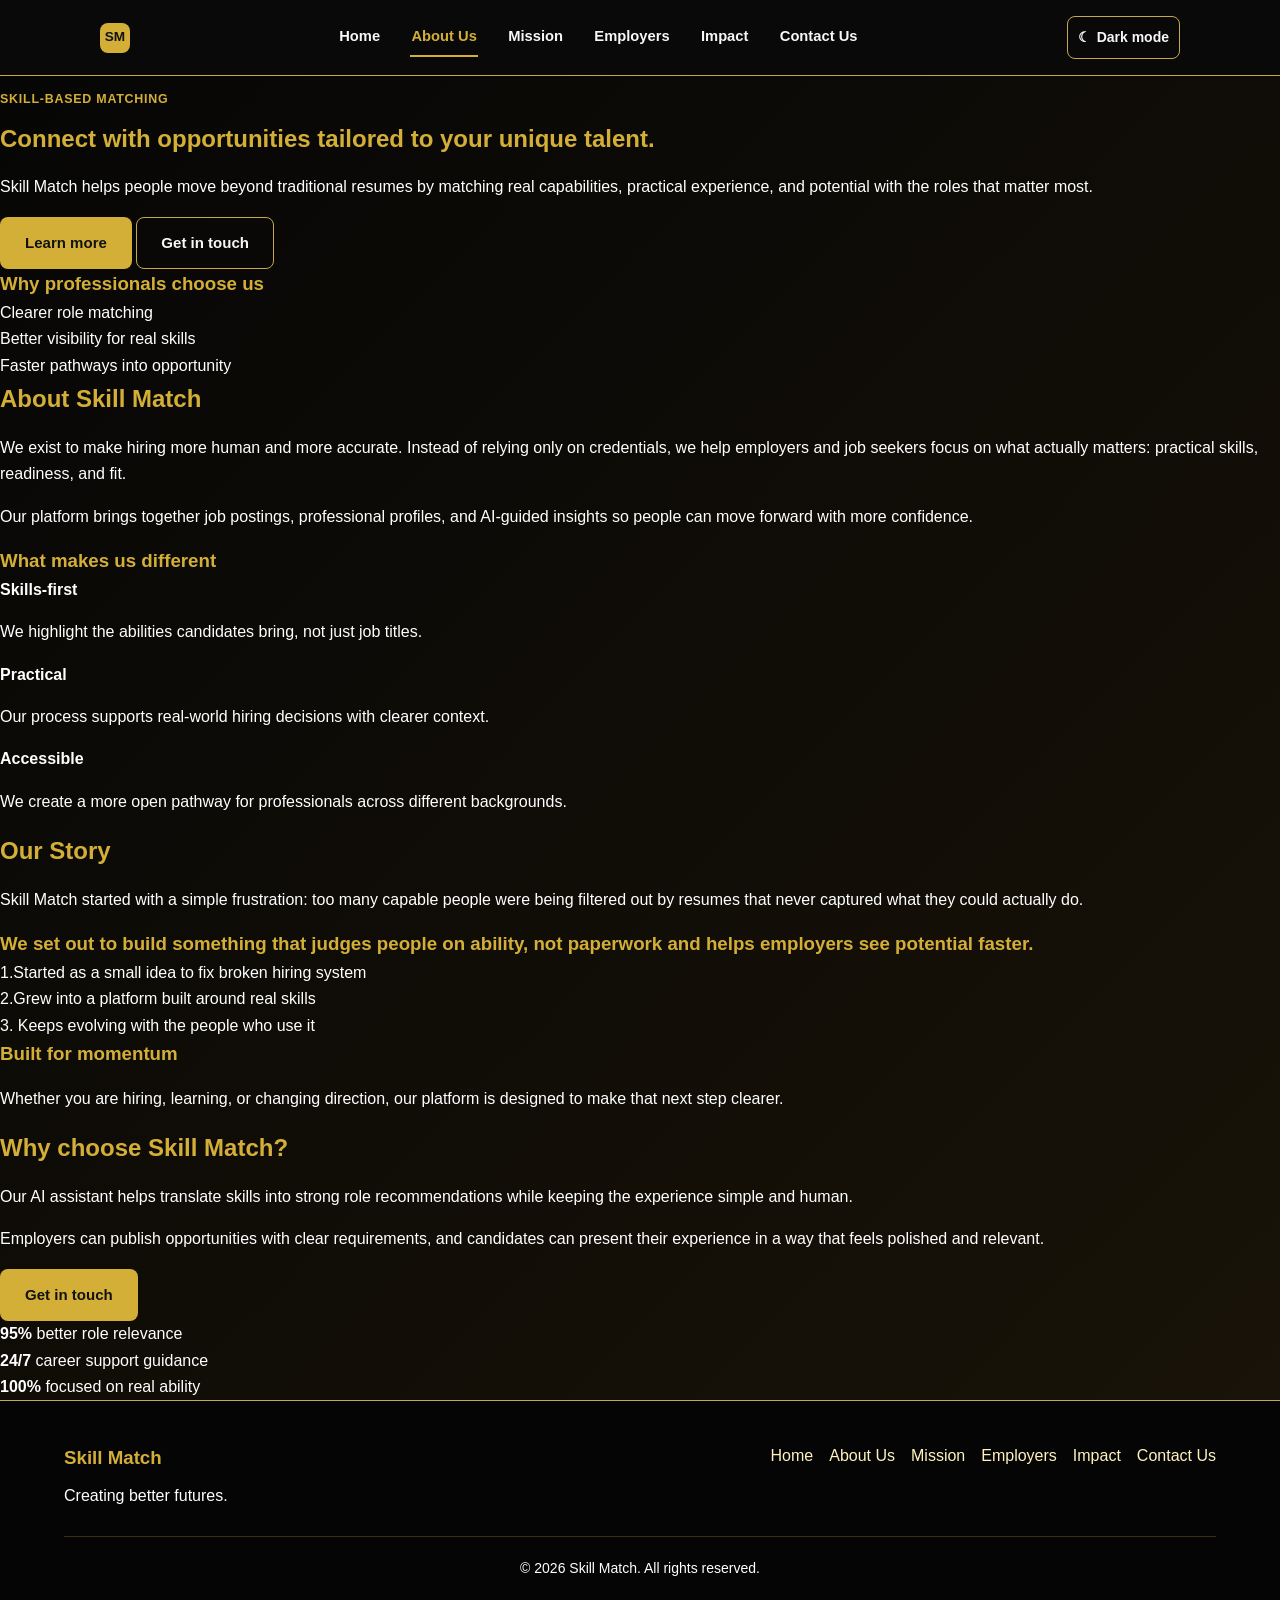
==== about.html @ 7162cd83 "fixing light mode dark mode error" ====
<!DOCTYPE html>
<html lang="en">

<head>
    <meta charset="UTF-8">
    <meta name="viewport" content="width=device-width, initial-scale=1.0">
    <title>About Us | Skill Match</title>

    <!-- Base stylesheet with shared styles for all pages -->
    <link rel="stylesheet" href="base.css">

    <!-- Page-specific stylesheet for about page -->
    <link rel="stylesheet" href="about.css">
    <link rel="stylesheet" href="theme.css">

    <link rel="icon"
        href="data:image/svg+xml,%3Csvg xmlns='http://www.w3.org/2000/svg' viewBox='0 0 24 24'%3E%3Crect width='24' height='24' rx='6' fill='%232563EB'/%3E%3Ctext x='12' y='16' font-family='Arial' font-size='11' font-weight='700' fill='white' text-anchor='middle'%3ESM%3C/text%3E%3C/svg%3E">
</head>

<body class="about-page">
    <header>
        <div class="header-inner">
            <a class="logo" href="index.html">
                <span class="logo-mark">SM</span>
                
            </a>
            <button class="nav-toggle" id="navToggle" aria-expanded="false" aria-controls="siteNav"
                aria-label="Toggle menu">&#9776;</button>
            <nav id="siteNav">
                <a href="index.html">Home</a>
                <a href="about.html" class="active">About Us</a>
                <a href="mission.html">Mission</a>
                <a href="company.html">Employers</a>
                <a href="impact.html">Impact</a>
                <a href="contact.html">Contact Us</a>
            </nav>
            <button class="theme-toggle" id="themeToggle" type="button" aria-label="Switch to dark mode">
                <span aria-hidden="true">&#9790;</span>
                <span class="theme-label">Dark mode</span>
            </button>
        </div>
    </header>

    <main>
        <section class="hero-section" id="home">
            <div class="hero-copy">
                <p class="eyebrow">Skill-based matching</p>
                <h1>Connect with opportunities tailored to your unique talent.</h1>
                <p>Skill Match helps people move beyond traditional resumes by matching real capabilities, practical experience, and potential with the roles that matter most.</p>
                <div class="hero-actions">
                    <a class="btn btn-primary" href="#about">Learn more</a>
                    <a class="btn btn-outline" href="contact.html">Get in touch</a>
                </div>
            </div>
            <div class="hero-panel">
                <h3>Why professionals choose us</h3>
                <ul>
                    <li>Clearer role matching</li>
                    <li>Better visibility for real skills</li>
                    <li>Faster pathways into opportunity</li>
                </ul>
            </div>
        </section>

        <section class="impact-section" id="about">
            <div class="section-layout">
                <div class="section-text">
                    <h2>About Skill Match</h2>
                    <p>We exist to make hiring more human and more accurate. Instead of relying only on credentials, we help employers and job seekers focus on what actually matters: practical skills, readiness, and fit.</p>
                    <p>Our platform brings together job postings, professional profiles, and AI-guided insights so people can move forward with more confidence.</p>
                </div>
                <div class="section-card">
                    <h3>What makes us different</h3>
                    <div class="feature-list">
                        <div class="feature-item">
                            <strong>Skills-first</strong>
                            <p>We highlight the abilities candidates bring, not just job titles.</p>
                        </div>
                        <div class="feature-item">
                            <strong>Practical</strong>
                            <p>Our process supports real-world hiring decisions with clearer context.</p>
                        </div>
                        <div class="feature-item">
                            <strong>Accessible</strong>
                            <p>We create a more open pathway for professionals across different backgrounds.</p>
                        </div>
                    </div>
                </div>
            </div>
        </section>

        <section class="impact-section alt-section" id="mission">
            <div class="section-layout reverse">
                <div class="section-text">
                    <h2>Our Story</h2>
                    <p>Skill Match started with a simple frustration: too many capable people were being filtered out by resumes that never captured what they could actually do.</p> 

                    <h3>We set out to build something that judges people on ability, not paperwork and helps employers see potential faster.</h3>
                    <ul>
                        <li>1.Started as a small idea to fix broken hiring system</li>
                        <li>2.Grew into a platform built around real skills</li>
                        <li>3. Keeps evolving with the people who use it</li>
                    </ul>
                </div>
                <div class="section-card highlight-card">
                    <h3>Built for momentum</h3>
                    <p>Whether you are hiring, learning, or changing direction, our platform is designed to make that next step clearer.</p>
                </div>
            </div>
        </section>

        <section class="impact-section" id="contact">
            <div class="section-layout">
                <div class="section-text">
                    <h2>Why choose Skill Match?</h2>
                    <p>Our AI assistant helps translate skills into strong role recommendations while keeping the experience simple and human.</p>
                    <p>Employers can publish opportunities with clear requirements, and candidates can present their experience in a way that feels polished and relevant.</p>
                    <a class="btn btn-primary" href="contact.html">Get in touch</a>
                </div>
                <div class="section-card stats-card">
                    <div class="stat-item">
                        <strong>95%</strong>
                        <span>better role relevance</span>
                    </div>
                    <div class="stat-item">
                        <strong>24/7</strong>
                        <span>career support guidance</span>
                    </div>
                    <div class="stat-item">
                        <strong>100%</strong>
                        <span>focused on real ability</span>
                    </div>
                </div>
            </div>
        </section>
    </main>

    <footer class="site-footer">
        <div>
            <h3>Skill Match</h3>
            <p>Creating better futures.</p>
        </div>

        <div class="footer-links">
            <a href="index.html">Home</a>
            <a href="about.html">About Us</a>
            <a href="mission.html">Mission</a>
            <a href="company.html">Employers</a>
            <a href="impact.html">Impact</a>
            <a href="contact.html">Contact Us</a>
        </div>

        <p class="copyright">© 2026 Skill Match. All rights reserved.</p>
    </footer>

    <script src="index.js"></script>
    <script src="theme.js"></script>
</body>

</html>
---- base.css ----
/* ============================================================
   Skill Match — Base Stylesheet
   Shared styles used across all pages: colors, header,
   navigation, buttons, typography, footer, dark mode, etc.
   ============================================================ */

/* ---- 1. Colour palette & variables ----------------------------
   Every colour used on the site is defined here.
   All pages inherit these variables.
   --------------------------------------------------------------*/
:root {
    --navy: #0A0A0A;
    --blue-dark: #B08A1A;
    --blue: #D4AF37;
    --blue-mid: #E2C05A;
    --blue-light: #FFF2BF;
    --blue-pale: #F8F2DB;
    --sky: #F0D46D;

    --white: #FFFFFF;
    --border: #C5A84C;
    --text: #F7F7F7;
    --text-muted: #D1C8A8;
    --surface: #121212;
    --line: #7A6320;
    --ink: #F8F8F8;
    --muted: #B7AF95;

    --font-head: "Sora", "Segoe UI", sans-serif;
    --font-body: "Inter", "Segoe UI", sans-serif;

    --max-width: 1160px;
    --radius: 12px;
    --shadow: 0 8px 24px rgba(212, 175, 55, 0.16);
}

/* ---- 2. Reset & base styles -----------------------------------
   Remove browser defaults, set typography baseline.
   --------------------------------------------------------------*/
* {
    box-sizing: border-box;
}

html {
    scroll-behavior: smooth;
}

body {
    margin: 0;
    background: linear-gradient(135deg, #060606 0%, #1A1408 100%);
    color: var(--white);
    font-family: var(--font-body);
    font-size: 16px;
    line-height: 1.65;
}

img,
svg {
    display: block;
    max-width: 100%;
}

a {
    color: inherit;
}

ul {
    margin: 0;
    padding: 0;
    list-style: none;
}

h1,
h2,
h3,
h4 {
    font-family: var(--font-head);
    color: var(--blue);
    margin: 0;
}

.wrap {
    max-width: var(--max-width);
    margin: 0 auto;
    padding: 0 clamp(1.25rem, 4vw, 2.5rem);
}

.eyebrow {
    display: inline-block;
    font-size: 0.78rem;
    font-weight: 600;
    letter-spacing: 0.06em;
    text-transform: uppercase;
    color: var(--blue);
    margin-bottom: 0.6rem;
}

/* ---- 3. Header / navigation ------------------------------------*/
header {
    position: sticky;
    top: 0;
    z-index: 50;
    background: rgba(10, 10, 10, 0.95);
    backdrop-filter: blur(8px);
    border-bottom: 1px solid var(--border);
}

.header-inner {
    max-width: var(--max-width);
    margin: 0 auto;
    padding: 1rem clamp(1.25rem, 4vw, 2.5rem);
    display: flex;
    align-items: center;
    justify-content: space-between;
    gap: 1.5rem;
}

.logo {
    display: flex;
    align-items: center;
    gap: 0.5rem;
    font-family: var(--font-head);
    font-size: 1.3rem;
    font-weight: 700;
    color: var(--white);
    text-decoration: none;
}

.logo-mark {
    width: 30px;
    height: 30px;
    border-radius: 8px;
    background: var(--blue);
    color: var(--surface);
    display: flex;
    align-items: center;
    justify-content: center;
    font-size: 0.85rem;
    font-weight: 700;
    flex-shrink: 0;
}

nav {
    display: flex;
    align-items: center;
    gap: clamp(1rem, 2.2vw, 1.9rem);
}

nav a {
    text-decoration: none;
    color: var(--text);
    font-size: 0.92rem;
    font-weight: 600;
    padding: 0.4rem 0.1rem;
    border-bottom: 2px solid transparent;
    transition: color 0.15s ease;
}

nav a:hover {
    color: var(--blue);
}

nav a.active {
    color: var(--blue);
    border-bottom-color: var(--blue);
}

nav a:focus-visible {
    outline: 2px solid var(--blue);
    outline-offset: 4px;
    border-radius: 2px;
}

.nav-toggle {
    display: none;
    background: none;
    border: 1px solid var(--border);
    border-radius: 8px;
    width: 40px;
    height: 38px;
    color: var(--white);
    font-size: 1.1rem;
    cursor: pointer;
}

.navbar {
    display: flex;
    flex-wrap: nowrap;
    align-items: center;
    gap: 12px;
    min-height: 72px;
    max-width: 1200px;
    margin: auto;
    padding: 0 24px;
}

.nav-links,
.nav-actions {
    display: flex;
    align-items: center;
    gap: 8px;
    margin: 0;
    padding: 0;
}

.nav-links {
    list-style: none;
    margin-left: auto;
}

.nav-links a {
    display: block;
    padding: 9px 10px;
    color: var(--text);
    font-size: 14px;
    font-weight: 600;
    text-decoration: none;
    border-radius: 8px;
}

.nav-links a:hover {
    color: var(--blue-dark);
    background: var(--blue-pale);
}

/* ---- 4. Buttons -------------------------------------------------*/
.btn {
    display: inline-flex;
    align-items: center;
    justify-content: center;
    gap: 0.5rem;
    padding: 0.8rem 1.5rem;
    border-radius: 8px;
    font-family: var(--font-body);
    font-weight: 600;
    font-size: 0.94rem;
    text-decoration: none;
    border: 1px solid transparent;
    cursor: pointer;
    transition: background 0.15s ease, border-color 0.15s ease, transform 0.15s ease;
}

.btn:focus-visible {
    outline: 2px solid var(--blue);
    outline-offset: 2px;
}

.btn-primary {
    background: var(--blue);
    color: var(--surface);
}

.btn-primary:hover {
    background: var(--blue-dark);
}

.btn-outline {
    background: transparent;
    border-color: var(--border);
    color: var(--text);
}

.btn-outline:hover {
    border-color: var(--blue);
    background: var(--blue);
    color: var(--surface);
}

.btn-block {
    width: 100%;
}

.hero-button {
    display: inline-block;
    padding: 10px 16px;
    color: var(--surface);
    background: var(--blue);
    border-radius: 8px;
    box-shadow: 0 5px 12px rgba(212, 175, 55, .24);
    font-weight: 700;
    text-decoration: none;
    transition: transform .2s ease, background .2s ease;
}

.hero-button:hover {
    background: var(--blue-dark);
    transform: translateY(-2px);
}

/* ---- 5. Theme toggle -------------------------------------------*/
.theme-toggle {
    display: inline-flex;
    align-items: center;
    gap: 6px;
    padding: 9px 10px;
    color: var(--text);
    background: transparent;
    border: 1px solid var(--border);
    border-radius: 8px;
    cursor: pointer;
    font: inherit;
    font-size: 14px;
    font-weight: 600;
}

/* ---- 6. Footer ---------------------------------------------------*/
.site-footer {
    display: flex;
    flex-wrap: wrap;
    justify-content: space-between;
    gap: 28px;
    padding: 42px max(24px, calc((100% - 1152px) / 2));
    color: var(--white);
    background: #050505;
    border-top: 1px solid var(--border);
}

.site-footer h3 {
    margin: 0 0 10px;
    color: var(--blue);
}

.site-footer div>p {
    max-width: 320px;
    margin: 0;
    line-height: 1.5;
}

.footer-links {
    display: flex;
    flex-wrap: wrap;
    align-items: flex-start;
    gap: 16px;
}

.footer-links a {
    color: var(--blue-light);
    text-decoration: none;
}

.footer-links a:hover {
    color: var(--blue);
    text-decoration: underline;
}

.copyright {
    width: 100%;
    margin: 0;
    padding-top: 20px;
    border-top: 1px solid rgba(212, 175, 55, .25);
    font-size: 14px;
    text-align: center;
}

/* ---- 7. Dark mode ------------------------------------------------*/
body.dark-theme {
    --navy: #e1efff;
    --text: #c4d9ef;
    --blue-pale: #16385f;
    --shadow: 0 12px 28px rgba(0, 0, 0, .28);
}

header.dark-theme {
    background: rgba(11, 27, 49, .94);
}

/* ---- 8. Responsive layout ----------------------------------------*/
@media (max-width: 900px) {
    .hero-grid {
        grid-template-columns: 1fr;
    }

    .kiosk {
        grid-template-columns: 1fr;
    }

    .contact-layout {
        grid-template-columns: 1fr;
    }

    .content-card {
        flex-direction: column;
    }
}

@media (max-width: 800px) {
    .navbar {
        padding: 14px 20px;
        flex-wrap: wrap;
    }

    .nav-links {
        order: 3;
        width: 100%;
        margin-left: 0;
        overflow-x: auto;
    }
}

@media (max-width: 700px) {
    .nav-toggle {
        display: block;
    }

    nav {
        position: absolute;
        top: 100%;
        left: 0;
        right: 0;
        flex-direction: column;
        align-items: flex-start;
        gap: 0.2rem;
        background: var(--white);
        padding: 0.5rem clamp(1.25rem, 4vw, 2.5rem) 1.2rem;
        border-bottom: 1px solid var(--border);
        display: none;
    }

    nav.open {
        display: flex;
    }

    nav a {
        padding: 0.7rem 0;
        width: 100%;
    }
}

@media (prefers-reduced-motion: reduce) {
    html {
        scroll-behavior: auto;
    }
}
---- theme.css ----
/* Shared theme overrides loaded after each page stylesheet. */
body.light-theme {
  --page-bg: #f7fbff;
  --page-text: #17324d;
  --text: #17324d;
  --text-muted: #5b7186;
  --white: #ffffff;
  --surface: #ffffff;
  --blue-pale: #eaf3ff;
  --blue-light: #dbeafe;
  --line: #b9cde5;
  --border: #c8d9eb;
  background: #f7fbff;
  color: var(--text);
}

body.light-theme header {
  background: rgba(255, 255, 255, 0.95);
}

body.light-theme nav a,
body.light-theme .logo,
body.light-theme .nav-toggle,
body.light-theme .theme-toggle {
  color: var(--text);
}

body.dark-theme nav {
  background: var(--surface);
}

body.dark-theme nav a,
body.dark-theme .nav-toggle,
body.dark-theme .theme-toggle {
  color: var(--text);
}

body.light-theme .site-footer {
  color: #dbeafe;
  background: #102d59;
}

body.light-theme .site-footer h3 {
  color: #ffffff;
}

body.light-theme .footer-links a {
  color: #dbeafe;
}

body.light-theme.company-page {
  background: linear-gradient(135deg, #f7fbff 0%, #eaf3ff 100%);
}

body.light-theme.company-page .hero-card,
body.light-theme.company-page .portal-card {
  background: #ffffff;
  border-color: var(--border);
}

body.light-theme.company-page .hero-stats div,
body.light-theme.company-page .portal-card,
body.light-theme.company-page .toggle-btn,
body.light-theme.company-page .sample-item,
body.light-theme.company-page .dashboard-stats div,
body.light-theme.company-page .dashboard-item {
  background: #ffffff;
}

body.light-theme.company-page .portal-form input,
body.light-theme.company-page .portal-form textarea {
  background: #f8fbff;
  color: var(--text);
}

body.light-theme.company-page .toggle-btn {
  color: var(--text);
}

body.light-theme.impact-page {
  background: radial-gradient(circle at top, #eaf3ff 0%, #f7fbff 60%);
  color: var(--text);
}

body.light-theme.impact-page .hero-showcase {
  background: linear-gradient(125deg, #dbeafe 0%, #93c5fd 100%);
}

body.light-theme.impact-page .card,
body.light-theme.impact-page .gallery-panel,
body.light-theme.impact-page .story-section {
  background: #ffffff;
}

body.light-theme.impact-page .story-card,
body.light-theme.impact-page .popup-box {
  background: #f8fbff;
}

body.light-theme.impact-page .card p,
body.light-theme.impact-page .gallery-panel p,
body.light-theme.impact-page .mini-list,
body.light-theme.impact-page .story-card p,
body.light-theme.impact-page .filter-btn,
body.light-theme.impact-page .popup-box p {
  color: #42627e;
}

body.light-theme:not(.about-page) .hero-text .hero-description,
body.light-theme:not(.about-page) .card-text p {
  color: #42627e;
}

body.light-theme:not(.about-page) main {
  background: #f7fbff;
}

body.light-theme:not(.about-page) .content-card,
body.light-theme:not(.about-page) .value-card {
  background: #ffffff;
}

body.light-theme.mission-page .hero-section {
  background: linear-gradient(135deg, #dbeafe 0%, #93c5fd 100%);
  color: #17324d;
}

body.light-theme.mission-page footer {
  background: #102d59;
}
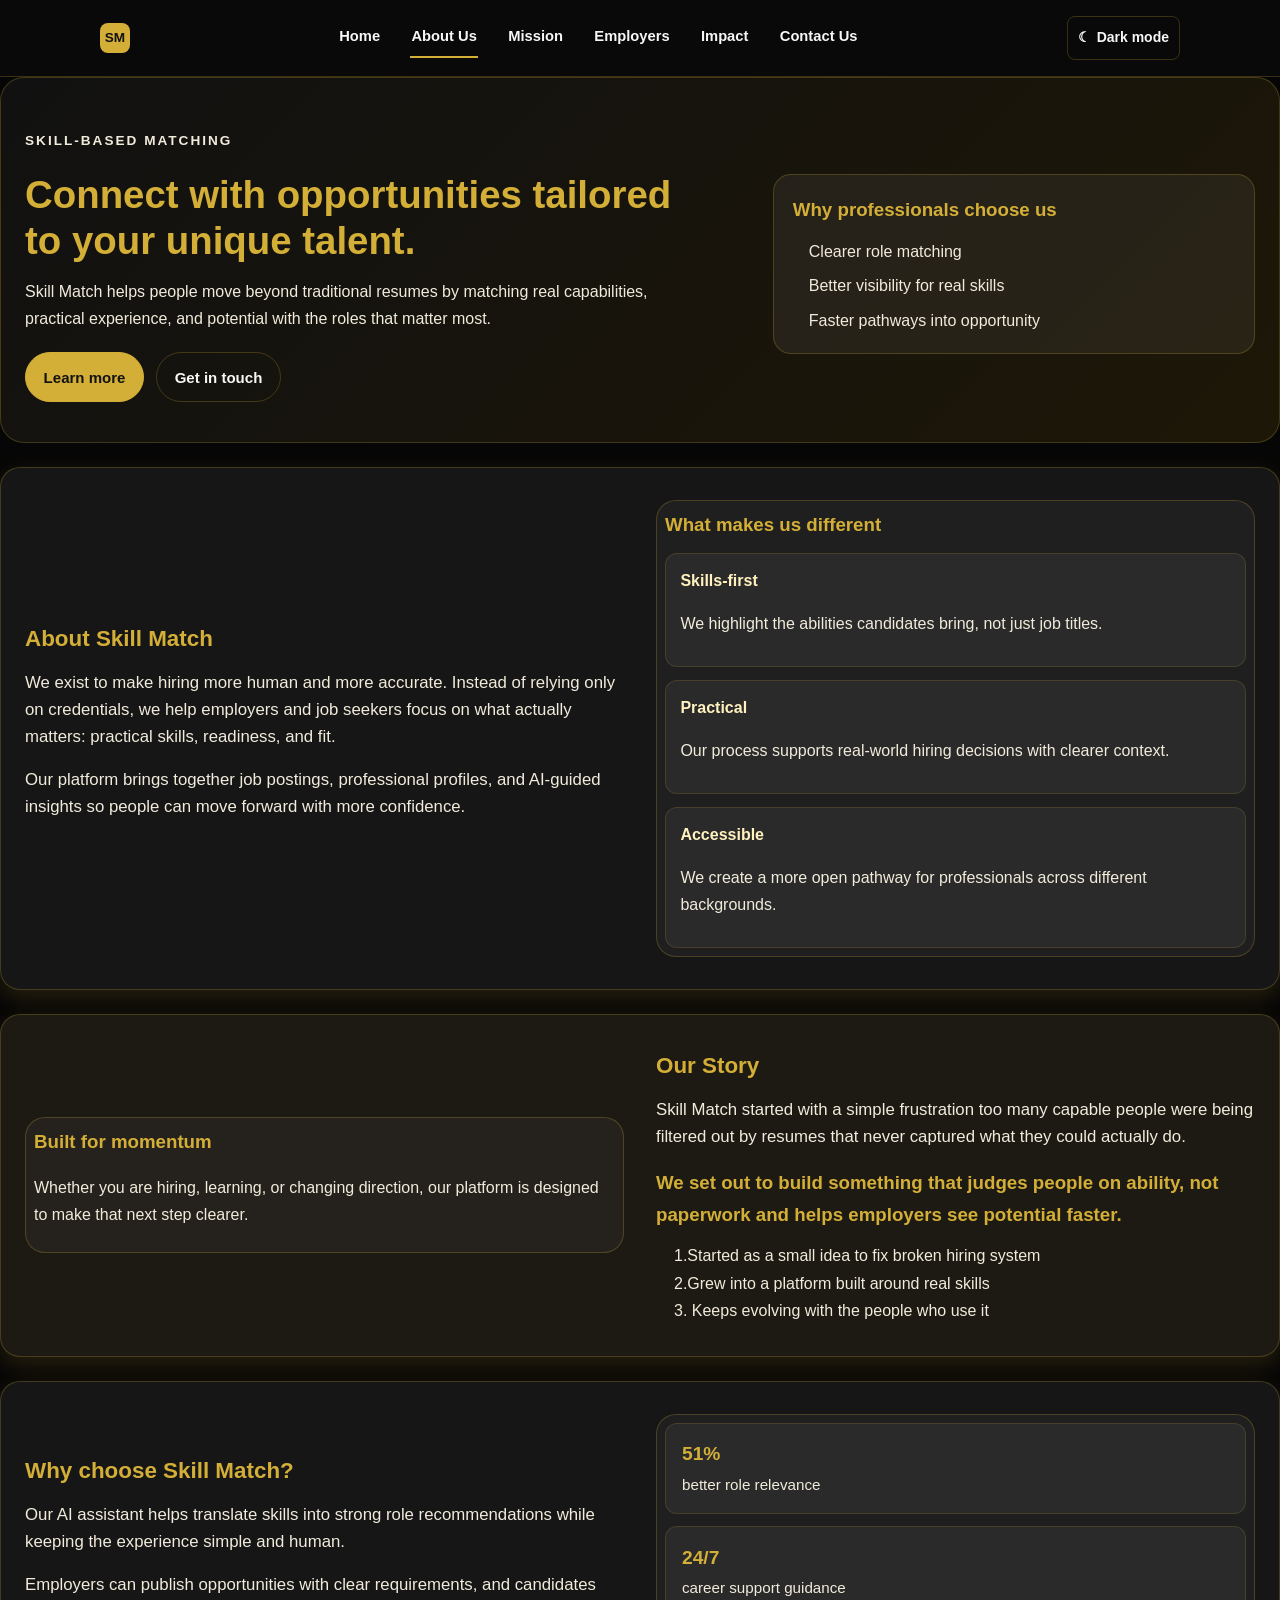
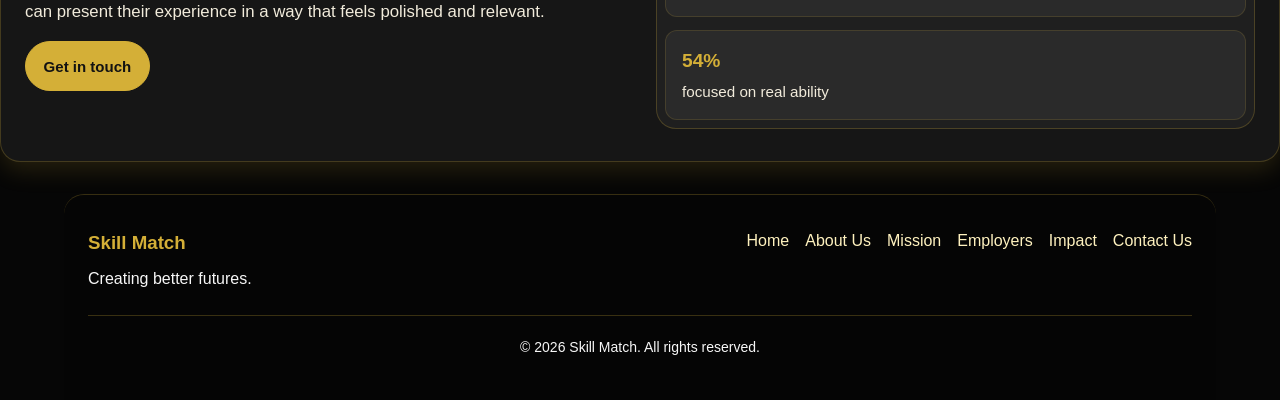
==== commit b585da58: "Add scroll reveal and animated stats to About page" ====
--- a/about.html
+++ b/about.html
@@ -76,7 +76,7 @@
                             <strong>Skills-first</strong>
                             <p>We highlight the abilities candidates bring, not just job titles.</p>
                         </div>
-                        <div class="feature-item">
+                        <div class="feature-item">                          
                             <strong>Practical</strong>
                             <p>Our process supports real-world hiring decisions with clearer context.</p>
                         </div>
@@ -93,7 +93,7 @@
             <div class="section-layout reverse">
                 <div class="section-text">
                     <h2>Our Story</h2>
-                    <p>Skill Match started with a simple frustration: too many capable people were being filtered out by resumes that never captured what they could actually do.</p> 
+                    <p>Skill Match started with a simple frustration too many capable people were being filtered out by resumes that never captured what they could actually do.</p> 
 
                     <h3>We set out to build something that judges people on ability, not paperwork and helps employers see potential faster.</h3>
                     <ul>
@@ -153,7 +153,7 @@
         <p class="copyright">© 2026 Skill Match. All rights reserved.</p>
     </footer>
 
-    <script src="index.js"></script>
+    <script src="about.js"></script>
     <script src="theme.js"></script>
 </body>
 
--- a/about.css
+++ b/about.css
@@ -0,0 +1,375 @@
+/* ============================================================
+   Skill Match — About Page Styles
+   Specific styles for about.html
+   Load base.css before this file
+   ============================================================ */
+
+body.about-page {
+  --page-bg: #060606;
+  --page-text: #f7f7f7;
+  --hero-bg: linear-gradient(135deg, #111111, #1d1707);
+  --card-bg: #161616;
+  --card-bg-alt: #1d1a14;
+  --header-bg: rgba(10, 10, 10, 0.95);
+  --footer-bg: #050505;
+  --footer-text: #f7f7f7;
+  --footer-link: #fff2bf;
+  --heading-color: var(--blue);
+  --muted-color: #f1ebdb;
+  --border: rgba(212, 175, 55, 0.24);
+
+  margin: 0;
+  font-family: Arial, Helvetica, sans-serif;
+  line-height: 1.7;
+  background: var(--page-bg);
+  color: var(--page-text);
+  transition: background 0.25s ease, color 0.25s ease;
+}
+
+body.about-page.light-theme {
+  --page-bg: #f7fbff;
+  --page-text: #12304a;
+  --hero-bg: linear-gradient(135deg, #eff6ff, #dbeafe);
+  --card-bg: #ffffff;
+  --card-bg-alt: #f8fbff;
+  --header-bg: rgba(255, 255, 255, 0.95);
+  --footer-bg: #102d59;
+  --footer-text: #dbeafe;
+  --footer-link: #dbeafe;
+  --heading-color: #1d4ed8;
+  --muted-color: #5b7186;
+  --border: #dce7f4;
+}
+
+body.about-page header {
+  position: sticky;
+  top: 0;
+  z-index: 100;
+  background: var(--header-bg);
+  border-bottom: 1px solid var(--border);
+  backdrop-filter: blur(8px);
+}
+
+body.about-page .logo,
+body.about-page nav a,
+body.about-page .theme-toggle {
+  color: var(--page-text);
+}
+
+body.about-page .theme-toggle {
+  border-color: var(--border);
+}
+
+.impact-content {
+  max-width: 1152px;
+  margin: 0 auto;
+  padding: 24px;
+}
+
+.hero-section {
+  display: grid;
+  grid-template-columns: 1.2fr 0.8fr;
+  gap: 24px;
+  align-items: center;
+  padding: 48px 24px 40px;
+  background: var(--hero-bg);
+  border-radius: 24px;
+  border: 1px solid var(--border);
+}
+
+.hero-copy {
+  max-width: 680px;
+}
+
+.hero-panel,
+.section-card {
+  padding: 1.2rem;
+  border-radius: 18px;
+  background: rgba(255, 255, 255, 0.06);
+  border: 1px solid var(--border);
+}
+
+.hero-panel h3,
+.section-card h3 {
+  margin: 0 0 0.75rem;
+  color: var(--heading-color);
+}
+
+.hero-panel ul {
+  margin: 0;
+  padding-left: 1rem;
+  color: var(--muted-color);
+  display: grid;
+  gap: 0.45rem;
+}
+
+.eyebrow {
+  margin: 0 0 10px;
+  color: var(--blue);
+  text-transform: uppercase;
+  letter-spacing: 2px;
+  font-weight: 700;
+  font-size: 0.85rem;
+}
+
+.hero-section h1 {
+  margin: 0 0 14px;
+  font-size: clamp(1.8rem, 3vw, 2.6rem);
+  line-height: 1.2;
+  color: var(--heading-color);
+}
+
+.hero-section p {
+  max-width: 680px;
+  margin: 0 0 20px;
+  color: var(--muted-color);
+}
+
+.hero-actions {
+  display: flex;
+  flex-wrap: wrap;
+  gap: 0.75rem;
+}
+
+.btn-primary {
+  background: var(--blue);
+  color: var(--surface);
+  border: 1px solid var(--blue);
+  padding: 0.7rem 1.1rem;
+  border-radius: 999px;
+  text-decoration: none;
+  font-weight: 700;
+}
+
+.btn-outline {
+  background: transparent;
+  border: 1px solid var(--border);
+  color: var(--page-text);
+  padding: 0.7rem 1.1rem;
+  border-radius: 999px;
+  text-decoration: none;
+  font-weight: 700;
+}
+
+.impact-section {
+  padding: 32px 24px;
+  margin-top: 24px;
+  background: var(--card-bg);
+  border-radius: 20px;
+  box-shadow: var(--shadow);
+  border: 1px solid var(--border);
+}
+
+.section-layout {
+  display: grid;
+  grid-template-columns: 1fr 1fr;
+  gap: 32px;
+  align-items: center;
+}
+
+.section-layout.reverse {
+  grid-template-columns: 1fr 1fr;
+}
+
+.section-layout.reverse .section-text {
+  order: 2;
+}
+
+.section-layout.reverse .section-image {
+  order: 1;
+}
+
+.section-text h2 {
+  margin: 0 0 12px;
+  color: var(--heading-color);
+  font-size: 1.6rem;
+}
+
+.section-text p {
+  margin: 0 0 16px;
+  color: var(--muted-color);
+  font-size: 1.05rem;
+  line-height: 1.6;
+}
+
+.feature-list {
+  display: grid;
+  gap: 0.8rem;
+}
+
+.feature-item {
+  padding: 0.8rem 0.9rem;
+  border-radius: 12px;
+  background: rgba(255, 255, 255, 0.05);
+  border: 1px solid rgba(212, 175, 55, 0.16);
+}
+
+.feature-item strong {
+  display: block;
+  margin-bottom: 0.25rem;
+  color: var(--blue-light);
+}
+
+.highlight-card {
+  background: linear-gradient(145deg, rgba(212, 175, 55, 0.16), rgba(255, 242, 191, 0.08));
+}
+
+.stats-card {
+  display: grid;
+  gap: 0.8rem;
+}
+
+.stat-item {
+  padding: 0.9rem 1rem;
+  border-radius: 12px;
+  background: rgba(255, 255, 255, 0.05);
+  border: 1px solid rgba(212, 175, 55, 0.16);
+}
+
+.stat-item strong {
+  display: block;
+  color: var(--blue);
+  font-size: 1.2rem;
+}
+
+.stat-item span {
+  color: var(--muted-color);
+  font-size: 0.95rem;
+}
+
+.section-grid {
+  display: grid;
+  grid-template-columns: 1fr 1fr;
+  gap: 24px;
+  align-items: center;
+}
+
+.section-grid.reverse {
+  grid-template-columns: 1fr 1fr;
+}
+
+.section-copy {
+  max-width: 560px;
+}
+
+.section-card {
+  padding: 8px;
+  background: rgba(255, 255, 255, 0.04);
+  border-radius: 20px;
+}
+
+.alt-section {
+  background: var(--card-bg-alt);
+}
+
+.impact-section h2 {
+  margin: 0 0 12px;
+  color: var(--heading-color);
+  font-size: 1.4rem;
+}
+
+.impact-section p,
+.impact-section li {
+  color: var(--muted-color);
+}
+
+.impact-section ul {
+  margin: 12px 0 0 18px;
+}
+
+.site-footer {
+  display: flex;
+  flex-wrap: wrap;
+  justify-content: space-between;
+  gap: 24px;
+  padding: 32px 24px 40px;
+  margin: 32px auto 0;
+  max-width: 1152px;
+  color: var(--footer-text);
+  background: var(--footer-bg);
+  border-radius: 20px 20px 0 0;
+}
+
+.site-footer h3 {
+  margin: 0 0 8px;
+  color: var(--heading-color);
+}
+
+.site-footer div>p {
+  max-width: 320px;
+  margin: 0;
+  line-height: 1.5;
+}
+
+.footer-links {
+  display: flex;
+  flex-wrap: wrap;
+  align-items: flex-start;
+  gap: 16px;
+}
+
+.footer-links a {
+  color: var(--footer-link);
+  text-decoration: none;
+}
+
+.footer-links a:hover {
+  color: var(--heading-color);
+  text-decoration: underline;
+}
+
+.copyright {
+  width: 100%;
+  margin: 0;
+  padding-top: 20px;
+  border-top: 1px solid rgba(212, 175, 55, 0.25);
+  font-size: 14px;
+  text-align: center;
+}
+
+@media (max-width: 768px) {
+  .hero-section,
+  .section-grid,
+  .section-grid.reverse,
+  .section-layout,
+  .section-layout.reverse {
+    grid-template-columns: 1fr;
+  }
+
+  .hero-actions {
+    flex-direction: column;
+    align-items: flex-start;
+  }
+
+  .section-layout.reverse .section-text,
+  .section-layout.reverse .section-image {
+    order: unset;
+  }
+
+  .hero-section {
+    padding: 24px 18px;
+  }
+
+  .impact-content {
+    padding: 16px;
+  }
+
+  .impact-section {
+    padding: 24px 18px;
+  }
+
+  .site-footer {
+    padding: 24px 18px 32px;
+  }
+}
+
+.reveal {
+    opacity: 0;
+    transform: translateY(30px);
+    transition: opacity 0.7s ease, transform 0.7s ease;
+}
+
+.reveal.visible {
+    opacity: 1;
+    transform: translateY(0);
+}
